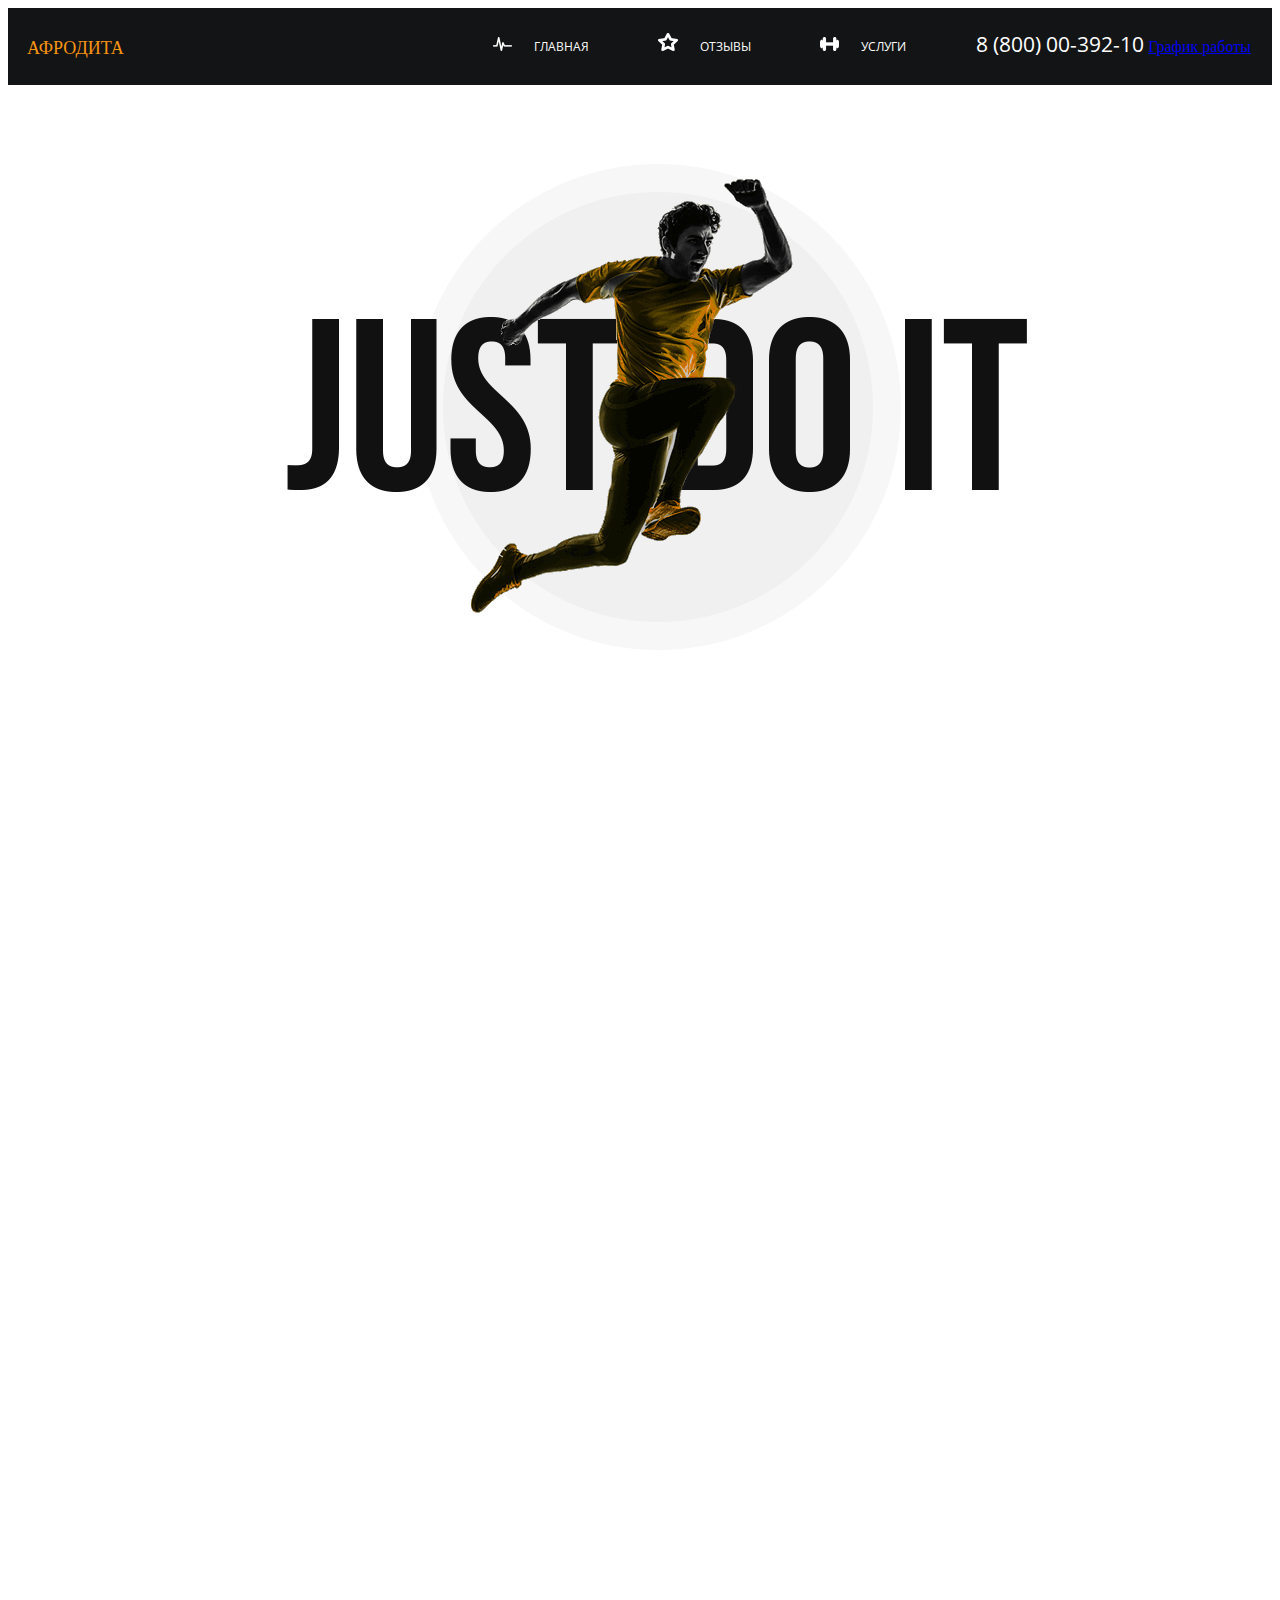
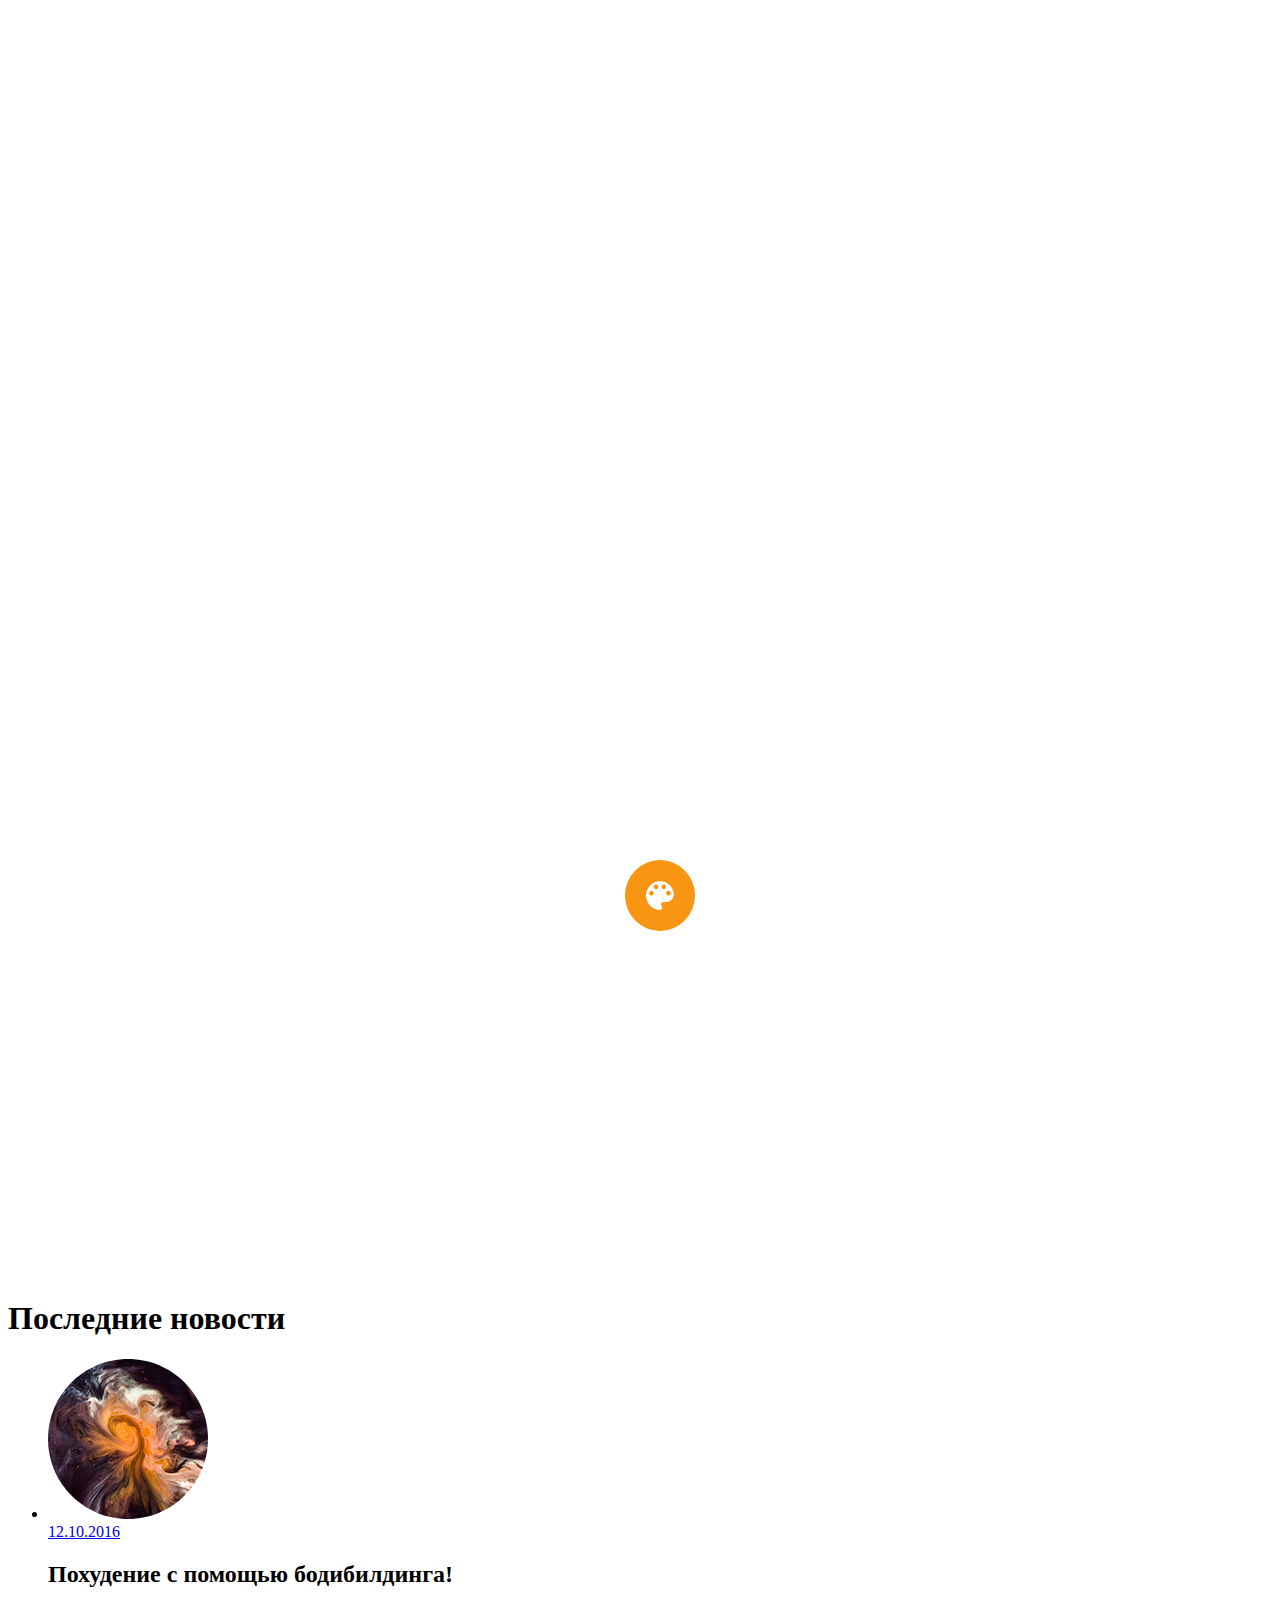
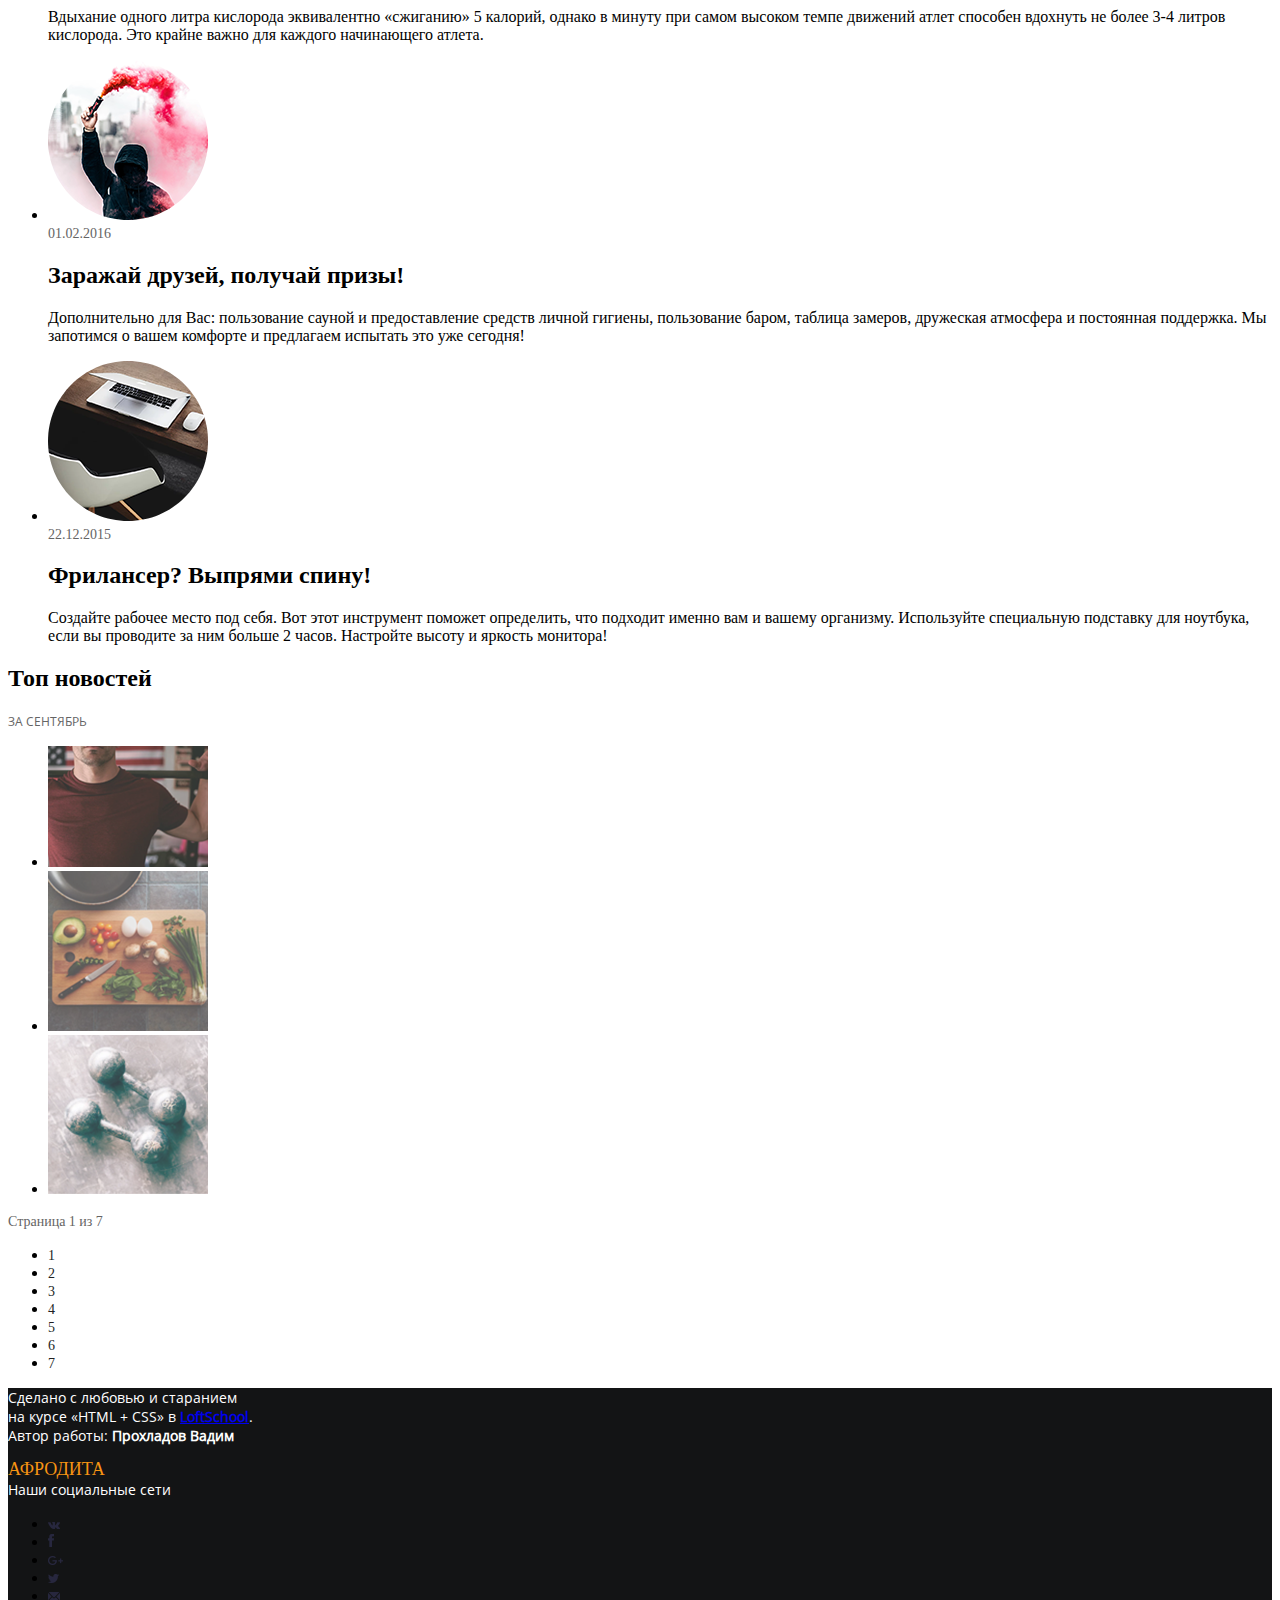
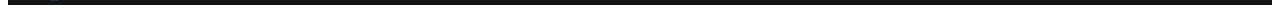
==== main.html @ cf851722 "add changes to index/main.html" ====
<!DOCTYPE html>
<html lang="ru">
<head>
  <meta charset="UTF-8">
  <meta name="viewport" content="width=device-width, initial-scale=1.0">
  <meta http-equiv="X-UA-Compatible" content="ie=edge">
  <title>Главная</title>
  <link rel="stylesheet" href="/css/style.css">
</head>
<body>
  <div class="wrapper">
    <!-- Нужно обернуть img в div? -->
    <header class="header">
      <div class="logo_top">
        <a href="#" class="logo__link">Афродита</a>
      </div>
      <nav class="menu">
        <ul class="menu__list">
          <li class="menu__item">
            <a href="#" class="menu__link">
              <!-- Нужно обернуть img в div? -->
              <img src="/icons/main_icon.png" alt="" class="menu__icon-picture">
              <div class="menu__title">Главная</div>
            </a>
          </li>
          <li class="menu__item">
            <a href="#" class="menu__link">
              <!-- Нужно обернуть img в div? -->
              <img src="/icons/star_icon.png" alt="" class="menu__icon-picture">
              <div class="menu__title">Отзывы</div>
            </a>
          </li>
          <li class="menu__item">
            <a href="#" class="menu__link">
              <!-- Нужно обернуть img в div? -->
              <img src="/icons/service_icon.png" alt="" class="menu__icon-picture">
              <div class="menu__title">Услуги</div>
            </a>
          </li>
        </ul>
      </nav>
      <address class="contacts">
        <a href="tel:+78000039210" class="contacts__phone">8 (800) 00-392-10</a>
        <a href="#" class="contacts__worktime">График работы</a>
      </address>
    </header>
    <div class="page">
      <!-- как назвать картинку и  контейнер соответственно? -->
      <div class="page__logo">
        <img src="/img/Image.png" alt="" class="page__logo-picture">
      </div>
      <div class="features">
          
        <h1 class="features__title">Особенности</h1>
        <div class="features__types">
          <ul class="features__types-list">
            <li class=features__types-list-item">
              <!-- Нужно обернуть img в div? -->
              <img src="/icons/flower_icon.png" alt="" class="features__types-list-icon">
              <!-- Обязательно ли писать все вот эти types-list-text-desc-qualities и т.д.
                   это же какая-то ерунда получается!
                   Как нужно? -->
              <div class="features__types-list-text">
                <h2 class="features__types-list-text-title">Уникальность</h2>
                <div class="features__types-list-text-desc">
                  <p class="features__types-list-text-desc-qualities">Мы делаем все, <br>для вашего комфорта
                    <ul class="features__types-list-text-desc-qualities-list">
                      <li class="features__types-list-text-desc-qualities-list-item">Питание включено</li>
                      <li class="features__types-list-text-desc-qualities-list-item">Багаж (5 кг)</li>
                      <li class="features__types-list-text-desc-qualities-list-item">Душ/баня</li>
                    </ul>
                  </p>
                </div>
              </div>
            </li>
            <li class="features__types-list-item">
              <!-- Нужно обернуть img в div? -->
              <img src="/icons/favorite-star_icon.png" alt="" class="features__types-list-icon">
              <div class="features__types-list-text">
                <h2 class="features__types-list-text-title">Премиум-класс</h2>
                <div class="features__types-list-text-desc">
                  <p class="features__types-list-text-desc-qualities">Наш зал оборудован <br>тренажёрами A-класса
                    <ul class="features__types-list-text-desc-qualities-list">
                      <li class="features__types-list-text-desc-qualities-list-item">Качество</li>
                      <li class="features__types-list-text-desc-qualities-list-item">Продуктивность</li>
                      <li class="features__types-list-text-desc-qualities-list-item">Результат</li>
                    </ul>
                  </p>
                </div>
              </div>
            </li>
            <!-- Этот пункт списка оставила с предыдущими классами тегов (до того, как решила, что БЭМ 
              какой-то не БЭМ у меня, может так лучше? 
            Или как правильно? Я запуталась хД-->
            <li class="features__types-item">
              <img src="/icons/painter-palette_icon.png" alt="" class="features__types-icon">
              <div class="features__types-desc">
                <h2 class="features__types-title">Личный тренер</h2>
                <div class="features__desc">
                  <p class="features__qualities">Тренер сделает всё <br>для вашего результата
                    <ul class="features__qualities-list">
                      <li class="features__qualities-item">Программа</li>
                      <li class="features__qualities-item">Питание</li>
                      <li class="features__qualities-item">План тренеровок</li>
                    </ul>
                  </p>
                </div>
              </div>
            </li>
          </ul>
        </div>
      </div>
      <div class="news">
        <!-- Как сделать этот блок более универсальным по названию? Посмотрела страницу Отзывы, там дизайн отзывов точно такой же -->
        <h1 class="news__title">Последние новости</h1>
        <!-- Вопрос тот же: jбязательно ли писать все вот эти content__articles-list-item-picture-img и т.д. Как нужно? -->
        <div class="news__content">
          <div class="content__articles">
            <ul class="content__articles-list">
              <li class="content__articles-list-item">
                <div class="content__articles-list-item-picture">
                  <img src="/img/univers.png" alt="" class="content__articles-list-item-picture-img">
                </div>
                <div class="content__articles-list-item-desc">
                  <a href="date:2016-10-12" class="content__articles-list-item-desc-date">12.10.2016</a>
                  <h2 class="content__articles-list-item-desc-name">Похудение с помощью бодибилдинга!</h2>
                  <p class="content__articles-list-item-desc-text">Вдыхание одного литра кислорода эквивалентно «сжиганию» 5 калорий, однако в
                    минуту
                    при самом высоком темпе движений атлет способен вдохнуть не более 3-4 литров кислорода. Это крайне
                    важно
                    для каждого начинающего атлета.</p>
                </div>
              </li>
               <!-- Этот пункт списка оставила с предыдущими классами тегов (до того, как решила, что БЭМ 
              какой-то не БЭМ у меня, может так лучше? -->
              <li class="articles__item">
                <div class="article__pict">
                  <img src="/img/man.png" alt="" class="article__pict-avatar">
                </div>
                <div class="article__desc">
                  <a href="date:2016-01-01" class="article__date">01.02.2016</a>
                  <h2 class="article__name">Заражай друзей, получай призы!</h2>
                  <p class="article__text">Дополнительно для Вас: пользование сауной и предоставление средств личной
                    гигиены,
                    пользование баром, таблица замеров, дружеская атмосфера и постоянная поддержка. Мы запотимся о
                    вашем
                    комфорте и предлагаем испытать это уже сегодня!</p>
                </div>
              </li>
              <!-- Этот пункт списка оставила с предыдущими классами тегов (до того, как решила, что БЭМ 
              какой-то не БЭМ у меня, может так лучше? -->
              <li class="articles__item">
                <div class="article__pict">
                  <img src="/img/lap_top.png" alt="" class="article__pict-avatar">
                </div>
                <div class="article__desc">
                  <a href="date:2015-12-22" class="article__date">22.12.2015</a>
                  <h2 class="article__name">Фрилансер? Выпрями спину!</h2>
                  <p class="article__text">Создайте рабочее место под себя. Вот этот инструмент поможет определить, что
                    подходит именно вам и вашему организму. Используйте специальную подставку для ноутбука, если вы
                    проводите
                    за ним больше 2 часов. Настройте высоту и яркость монитора!</p>
                </div>
              </li>
            </ul>
          </div>
          <aside class="top-news">
            <div class="top-news__title">
              <h2 class="top-news__title-name">Топ новостей</h2>
              <a href="date:2015-09" class="top-news__month">За сентябрь</a>
            </div>
            <ul class="top-news__list">
              <li class="top-news__list-item">
                <a href="#" class="top-news__list-item-article-link">
                  <img src="/img/man_news.png" alt="" class="top-news__list-item-article-link-pic">
                </a>
              </li>
              <!-- Этот пункт списка оставила с предыдущими классами тегов (до того, как решила, что БЭМ 
              какой-то не БЭМ у меня, может так лучше? -->
              <li class="top-news__list-item">
                <a href="#" class="top-news__article">
                  <img src="/img/meal.png" alt="" class="top-news__article-pic">
                </a>
              </li>
              <!-- Этот пункт списка оставила с предыдущими классами тегов (до того, как решила, что БЭМ 
              какой-то не БЭМ у меня, может так лучше? -->
              <li class="top-news__item">
                <a href="#" class="top-news__article">
                  <img src="/img/weights.png" alt="" class="top-news__article-pic">
                </a>
              </li>
            </ul>
          </aside>
        </div>
        <div class="paginator">
          <div class="paginator__display">Страница 1 из 7</div>
          <div class="paginator__controlls">
            <a href="#" class="paginatop__prev"></a>
            <ul class="paginator__list">
              <li class="paginator__list-item">
                <a href="" class="paginator__link">1</a>
              </li>
              <li class="paginator__list-item">
                <a href="" class="paginator__link">2</a>
              </li>
              <li class="paginator__list-item">
                <a href="" class="paginator__link">3</a>
              </li>
              <li class="paginator__list-item">
                <a href="" class="paginator__link">4</a>
              </li>
              <li class="paginator__list-item">
                <a href="" class="paginator__link">5</a>
              </li>
              <li class="paginator__list-item">
                <a href="" class="paginator__link">6</a>
              </li>
              <li class="paginator__list-item">
                <a href="" class="paginator__link">7</a>
              </li>
            </ul>
            <a href="" class="paginator__next"></a>
          </div>
        </div>
      </div>
    </div>
    <footer class="footer">
      <div class="authorship">
        <p class="authorship__course">Сделано с любовью и старанием <br>на курсе «HTML + CSS» в <a href="https://loftschool.com/"
            class="school"><strong>LoftSchool</strong></a>.
        <br>Автор работы: <strong>Прохладов Вадим</strong></p>
      </div>
      <div class="logo">
        <a href="#" class="footer__logo__link logo__link ">Афродита</a>
      </div>
      <div class="social-net">
        <div class="social-net__title">Наши социальные сети</div>
        <ul class="social-net__list">
          <li class="social-net__item">
            <a href="" class="social-net__link">
              <img src="/icons/vk.png" alt="" class="social-net__icon">
            </a>
          </li>
          <li class="social-net__item">
            <a href="" class="social-net__link">
              <img src="/icons/fb.png" alt="" class="social-net__icon">
            </a>
          </li>
          <li class="social-net__item">
            <a href="" class="social-net__link">
              <img src="/icons/google.png" alt="" class="social-net__icon">
            </a>
          </li>
          <li class="social-net__item">
            <a href="" class="social-net__link">
              <img src="/icons/twitter.png" alt="" class="social-net__icon">
            </a>
          </li>
          <li class="social-net__item">
            <a href="" class="social-net__link">
              <img src="/icons/mail.png" alt="" class="social-net__icon">
            </a>
          </li>
        </ul>
      </div>
    </footer>
  </div>
</body>
</html>
---- css/style.css ----
@font-face {
  font-family: "Gora-Free";
  src: url('/css/Gora-Free.ttf');
}
@font-face {
  font-family: "Open Sans";
  src: url('/css/OpenSans-Regular.ttf');
}
@font-face {
  font-family: "OpenSans-Bold";
  src: url('/css/OpenSans-Bold.ttf');
}
@font-face {
  font-family: "OpenSans-ExtraBold";
  src: url('/css/OpenSans-ExtraBold.ttf');
}

.header {
  background-color: #131415;
  position: relative;
  height: 77px;
}
.logo_top {
  position: absolute;
  top: 30px;
  left: 19px;
}
.menu {
  position: absolute;
  top: 9px;
  left: 380px;
}
.logo__link {
  color: #f89513;
  font-family: "Gora Free";
  font-size: 18px;
  text-decoration: none;
  text-transform: uppercase;
  display: inline-block;
}
.menu__list {
  list-style-type: none;
}
.menu__title {
  display: inline-block;
  color: #ffffff;
  font-family: "Open Sans";
  font-size: 12px;
  text-transform: uppercase;
}
.menu__item {
  display: inline-block;
  margin-left: 65px;
}
.menu__icon-picture {
  margin-right: 18px;
}
.menu__link {
  text-decoration: none;
}
.contacts {
  position: absolute;
  top: 22px;
  right: 21px;
  font-style: normal;
  text-align: right;
}
.contacts__phone {
  color: #ffffff;
  font-family: "Open Sans";
  font-size: 21px;
  text-decoration: none;
  text-transform: uppercase;
}
.worktime {
  display: block;
  color: rgba(248, 149, 19, .7);
  font-family: "Open Sans";
  font-size: 14px;
}
.page__logo {
  height: 610px;
}
.page__logo-picture{
  position: relative;
  top: 79px;
  left: 279px;
}
.page__features {
  background-color: #131415;
  height: 570px;
  /* position: relative; */
}
.features {
  color: #ffffff;
  font-family: "Open Sans";
  font-size: 49px;
  text-transform: uppercase;
  font-weight: bold;
  text-align: center;
  padding-top: 66px;
  letter-spacing: 1.5px;
  margin-bottom: 83px;
}
.features__types-list {
  list-style-type: none;
  text-align: center;
}
.features__types-item {
  display: inline-block;
  text-align: center;
 }
 .features__types-icon {
  background-color: #f89513;
  padding: 20px;
  border: 1px solid #f89513;
  border-radius: 100%;
  margin-bottom: 43px;
 }
 
.features__types-title {
  color: #ffffff;
  font-family: "OpenSans-ExtraBold";
  font-size: 11px;
  text-transform: uppercase;
}
.features__qualities {
  color: #ffffff;
  font-family: "Open Sans";
  font-size: 18px;
}
.features__qualities-list {
  color: #ffffff;
  font-family: "Open Sans";
  font-size: 18px;
  list-style-type: circle;
}
.title {
  color: #221f1f;
  font-family: "Open Sans";
  font-size: 49px;
  text-transform: uppercase;
}
.article__date {
  color: #656464;
  font-family: "Roboto Light";
  font-size: 14px;
  text-decoration: none;
}
.article__name {
  font-family: "Roboto-Bold";
}
.article__text {
  font-family: "Roboto Light";
}
.top-news__name {
  color: #221f1f;
  font-family: "Open Sans";
  font-size: 12px;
  text-transform: uppercase;
}
.top-news__month {
  color: #221f1f;
  font-family: "Open Sans";
  font-size: 12px;
  text-transform: uppercase;
  color: #656464;
  text-decoration: none;
}
.paginator__display {
  color: #656464;
  font-family: Roboto;
  font-size: 14px;
}
.paginator__link {
  color: #221f1f;
  font-family: Roboto;
  font-size: 14px;
  text-decoration: none;
}
footer {
  background-color: #131415;
}
.authorship__course {
  color: #ffffff;
  font-family: "Open Sans";
  font-size: 14px;
}
.authorship__author {
  color: #ffffff;
  font-family: "Open Sans";
  font-size: 14px;
}
.social-net__title {
  color: #ffffff;
  font-family: "Open Sans";
  font-size: 14px;
}
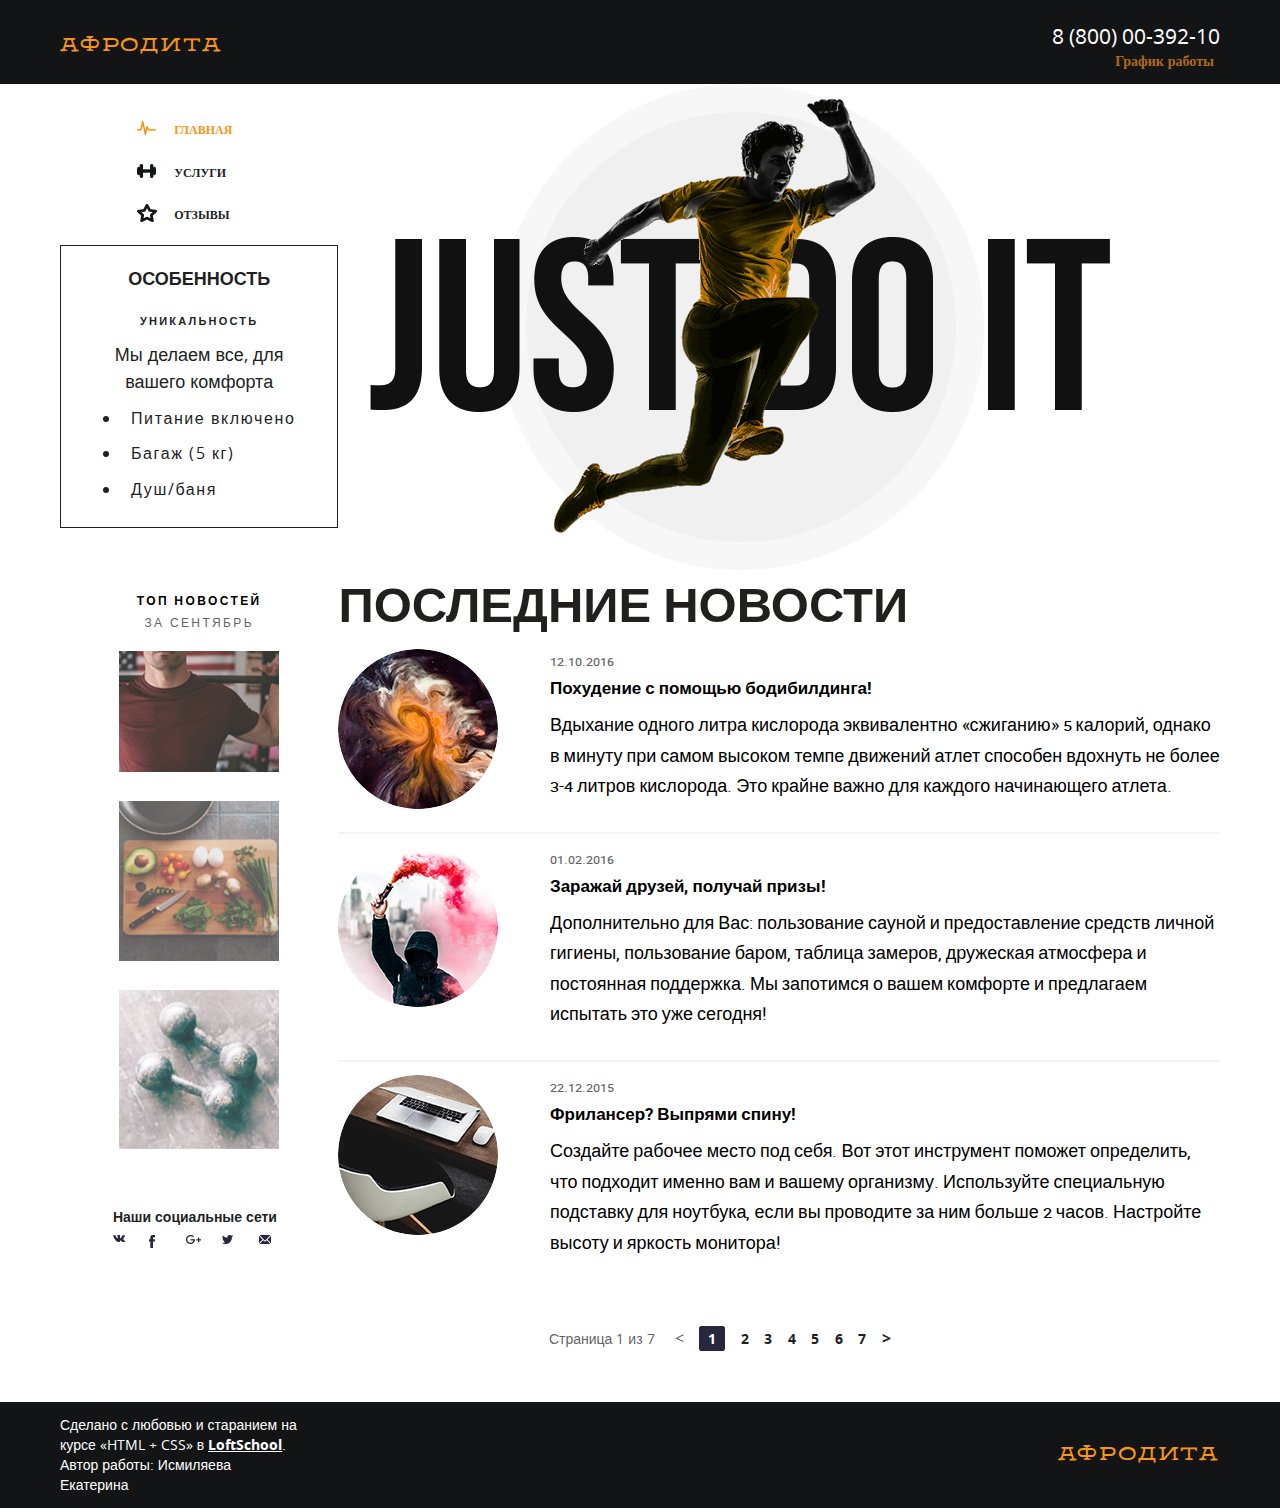
==== commit fcee2e24: "sprite to menu, index, main and services, drop-down menu" ====
--- a/main.html
+++ b/main.html
@@ -1,269 +1,247 @@
 <!DOCTYPE html>
 <html lang="ru">
+
 <head>
   <meta charset="UTF-8">
-  <meta name="viewport" content="width=device-width, initial-scale=1.0">
+  <meta name="viewport" content="1100, initial-scale=1.0">
   <meta http-equiv="X-UA-Compatible" content="ie=edge">
   <title>Главная</title>
-  <link rel="stylesheet" href="/css/style.css">
+  
+  <link rel="stylesheet" href="./css/style.css">
+  <link rel="shortcut icon" href="./favicon.ico" type="image/x-icon">
+  <link rel="icon" href="./favicon.ico" type="image/x-icon">
+  
 </head>
+
 <body>
   <div class="wrapper">
-    <!-- Нужно обернуть img в div? -->
-    <header class="header">
-      <div class="logo_top">
-        <a href="#" class="logo__link">Афродита</a>
-      </div>
-      <nav class="menu">
-        <ul class="menu__list">
-          <li class="menu__item">
-            <a href="#" class="menu__link">
-              <!-- Нужно обернуть img в div? -->
-              <img src="/icons/main_icon.png" alt="" class="menu__icon-picture">
-              <div class="menu__title">Главная</div>
-            </a>
-          </li>
-          <li class="menu__item">
-            <a href="#" class="menu__link">
-              <!-- Нужно обернуть img в div? -->
-              <img src="/icons/star_icon.png" alt="" class="menu__icon-picture">
-              <div class="menu__title">Отзывы</div>
-            </a>
-          </li>
-          <li class="menu__item">
-            <a href="#" class="menu__link">
-              <!-- Нужно обернуть img в div? -->
-              <img src="/icons/service_icon.png" alt="" class="menu__icon-picture">
-              <div class="menu__title">Услуги</div>
-            </a>
-          </li>
-        </ul>
-      </nav>
-      <address class="contacts">
-        <a href="tel:+78000039210" class="contacts__phone">8 (800) 00-392-10</a>
-        <a href="#" class="contacts__worktime">График работы</a>
-      </address>
-    </header>
-    <div class="page">
-      <!-- как назвать картинку и  контейнер соответственно? -->
-      <div class="page__logo">
-        <img src="/img/Image.png" alt="" class="page__logo-picture">
-      </div>
-      <div class="features">
-          
-        <h1 class="features__title">Особенности</h1>
-        <div class="features__types">
-          <ul class="features__types-list">
-            <li class=features__types-list-item">
-              <!-- Нужно обернуть img в div? -->
-              <img src="/icons/flower_icon.png" alt="" class="features__types-list-icon">
-              <!-- Обязательно ли писать все вот эти types-list-text-desc-qualities и т.д.
-                   это же какая-то ерунда получается!
-                   Как нужно? -->
-              <div class="features__types-list-text">
-                <h2 class="features__types-list-text-title">Уникальность</h2>
-                <div class="features__types-list-text-desc">
-                  <p class="features__types-list-text-desc-qualities">Мы делаем все, <br>для вашего комфорта
-                    <ul class="features__types-list-text-desc-qualities-list">
-                      <li class="features__types-list-text-desc-qualities-list-item">Питание включено</li>
-                      <li class="features__types-list-text-desc-qualities-list-item">Багаж (5 кг)</li>
-                      <li class="features__types-list-text-desc-qualities-list-item">Душ/баня</li>
-                    </ul>
-                  </p>
+    <div class="wrapper__content">
+      <header class="header">
+        <div class="container header__container">
+          <div class="header__col">
+            <div class="logo">
+              <a href="./main.html" class="logo__link">Афродита</a>
+            </div>
+          </div>
+          <div class="header__col header__col_align-right">
+            <address class="contacts">
+              <a href="tel:+78000039210" class="contacts__phone">8 (800) 00-392-10</a>
+            </address>
+            <div class="schedule">
+              <button class="schedule__btn">График работы</button>
+              <div class="schedule__wrapper">
+                <div class="schedule__block">
+                  <div class="schedule__block-days">пн-вс: 09:00-20:00</div>
+                  <div class="schedule__block-lanch">обед: 14:00-14:30</div>
                 </div>
               </div>
-            </li>
-            <li class="features__types-list-item">
-              <!-- Нужно обернуть img в div? -->
-              <img src="/icons/favorite-star_icon.png" alt="" class="features__types-list-icon">
-              <div class="features__types-list-text">
-                <h2 class="features__types-list-text-title">Премиум-класс</h2>
-                <div class="features__types-list-text-desc">
-                  <p class="features__types-list-text-desc-qualities">Наш зал оборудован <br>тренажёрами A-класса
-                    <ul class="features__types-list-text-desc-qualities-list">
-                      <li class="features__types-list-text-desc-qualities-list-item">Качество</li>
-                      <li class="features__types-list-text-desc-qualities-list-item">Продуктивность</li>
-                      <li class="features__types-list-text-desc-qualities-list-item">Результат</li>
-                    </ul>
-                  </p>
+            </div>
+          </div>
+        </div>
+      </header>
+      <div class="container page__container">
+        <aside class="sidebar">
+          <nav class="menu">
+            <ul class="menu__list">
+              <li class="menu__item menu__item_active">
+                <div class="menu__icon menu__icon_main"></div>
+                <span class="menu__link">Главная</span>
+              </li>
+              <li class="menu__item">
+                <div class="menu__icon menu__icon_services"></div>
+                <a href="./services.html" class="menu__link">Услуги</a>
+              </li>
+              <li class="menu__item">
+                <div class="menu__icon menu__icon_review"></div>
+                <a href="./reviews.html" class="menu__link">Отзывы</a>
+              </li>
+            </ul>
+          </nav>
+          <section class="features">
+            <h2 class="title features__title">Особенность</h2>
+            <ul class="features__list">
+              <li class="features__item">
+                <div class="features__text">
+                  <h3 class="features__text-title">Уникальность</h3>
+                  <div class="features__text-desc">Мы делаем все, для вашего комфорта</div>
+                  <ul class="features__text-list">
+                    <li class="features__text-item">Питание включено</li>
+                    <li class="features__text-item">Багаж (5 кг)</li>
+                    <li class="features__text-item">Душ/баня</li>
+                  </ul>
+                </div>
+              </li>
+            </ul>
+          </section>
+          <section class="top-news">
+            <h4 class="top-news__title">Топ новостей</h4>
+            <time datetime="2015-09" class="top-news__month">За сентябрь</time>
+            <ul class="top-news__list">
+              <li class="top-news__item">
+                <a href="#" class="top-news__link">
+                  <img src="./img/man_news.png" alt="Изображение для статьи" class="top-news__link-picture">
+                </a>
+              </li>
+              <li class="top-news__item">
+                <a href="#" class="top-news__link">
+                  <img src="./img/meal.png" alt="Изображение для статьи" class="top-news__link-picture">
+                </a>
+              </li>
+              <li class="top-news__item">
+                <a href="#" class="top-news__link">
+                  <img src="./img/weights.png" alt="Изображение для статьи" class="top-news__link-picture">
+                </a>
+              </li>
+            </ul>
+          </section>
+          <div class="social-net">
+            <div class="social-net__title">Наши социальные сети</div>
+            <ul class="social-net__list">
+              <li class="social-net__item">
+                <a href="#" class="social-net__link social-net__link_vk"></a>
+              </li>
+              <li class="social-net__item">
+                <a href="#" class="social-net__link"></a>
+              </li>
+              <li class="social-net__item">
+                <a href="#" class="social-net__link"></a>
+              </li>
+              <li class="social-net__item">
+                <a href="#" class="social-net__link"></a>
+              </li>
+              <li class="social-net__item">
+                <a href="#" class="social-net__link"></a>
+              </li>
+            </ul>
+          </div>
+        </aside>
+
+        <main class="page">
+          <div class="banner">
+            <img src="./img/Image.png" alt="Слоган: Just do it" class="banner__picture">
+          </div>
+
+          <div class="last-news__content">
+
+            <section class="news">
+              <h2 class="title news__title">Последние новости</h2>
+              <ul class="news__list">
+                <li class="news__item">
+                  <div class="news__appearance">
+                    <div class="news__avatar">
+                      <img src="./img/univers.png" alt="Изображение для статьи: Похудение с помощью бодибилдинга" class="news__avatar-picture">
+                    </div>
+                  </div>
+                  <div class="news__desc">
+                    <time datetime="2016-10-12" class="news__desc-data">12.10.2016</time>
+                    <h3 class="news__desc-title">Похудение с помощью бодибилдинга!</h3>
+                    <p class="news__desc-text">Вдыхание одного литра кислорода эквивалентно «сжиганию» 5 калорий,
+                      однако
+                      в
+                      минуту
+                      при самом высоком темпе движений атлет способен вдохнуть не более 3-4 литров кислорода. Это
+                      крайне
+                      важно
+                      для каждого начинающего атлета.</p>
+                  </div>
+                </li>
+
+                <li class="news__item">
+                  <div class="news__appearance">
+                    <div class="news__avatar">
+                      <img src="./img/man.png" alt="Изображение для статьи: Заражай друзей, получай призы" class="news__avatar-picture">
+                    </div>
+                  </div>
+                  <div class="news__desc">
+                    <time datetime="2016-02-01" class="news__desc-data">01.02.2016</time>
+                    <h3 class="news__desc-title">Заражай друзей, получай призы!</h3>
+                    <p class="news__desc-text">Дополнительно для Вас: пользование сауной и предоставление средств
+                      личной
+                      гигиены,
+                      пользование баром, таблица замеров, дружеская атмосфера и постоянная поддержка. Мы запотимся
+                      о
+                      вашем
+                      комфорте и предлагаем испытать это уже сегодня!</p>
+                  </div>
+                </li>
+
+                <li class="news__item news__item_no-border">
+                  <div class="news__appearance">
+                    <div class="news__avatar">
+                      <img src="./img/lap_top.png" alt="Изображение для статьи: Фрилансер? Выпрями спину!" class="news__avatar-picture">
+                    </div>
+                  </div>
+                  <div class="news__desc">
+                    <time datetime="2015-12-22" class="news__desc-data">22.12.2015</time>
+                    <h3 class="news__desc-title">Фрилансер? Выпрями спину!</h3>
+                    <p class="news__desc-text">Создайте рабочее место под себя. Вот этот инструмент поможет
+                      определить,
+                      что
+                      подходит именно вам и вашему организму. Используйте специальную подставку для ноутбука, если
+                      вы
+                      проводите
+                      за ним больше 2 часов. Настройте высоту и яркость монитора!</p>
+                  </div>
+                </li>
+              </ul>
+              <!-- </div> -->
+            </section>
+
+            <div class="paginator">
+              <div class="paginator__content">
+                <div class="paginator__display">Страница 1 из 7</div>
+                <div class="paginator__controlls">
+                  <a href="#" class="paginatop__prev">&lt;</a>
+                  <ul class="paginator__list">
+                    <li class="paginator__item">
+                      <a href="#" class="paginator__link paginator__link_active">1</a>
+                    </li>
+                    <li class="paginator__item">
+                      <a href="#" class="paginator__link">2</a>
+                    </li>
+                    <li class="paginator__item">
+                      <a href="#" class="paginator__link">3</a>
+                    </li>
+                    <li class="paginator__item">
+                      <a href="#" class="paginator__link">4</a>
+                    </li>
+                    <li class="paginator__item">
+                      <a href="#" class="paginator__link">5</a>
+                    </li>
+                    <li class="paginator__item">
+                      <a href="#" class="paginator__link">6</a>
+                    </li>
+                    <li class="paginator__item">
+                      <a href="#" class="paginator__link">7</a>
+                    </li>
+                  </ul>
+                  <a href="#" class="paginator__next">&gt;</a>
                 </div>
               </div>
-            </li>
-            <!-- Этот пункт списка оставила с предыдущими классами тегов (до того, как решила, что БЭМ 
-              какой-то не БЭМ у меня, может так лучше? 
-            Или как правильно? Я запуталась хД-->
-            <li class="features__types-item">
-              <img src="/icons/painter-palette_icon.png" alt="" class="features__types-icon">
-              <div class="features__types-desc">
-                <h2 class="features__types-title">Личный тренер</h2>
-                <div class="features__desc">
-                  <p class="features__qualities">Тренер сделает всё <br>для вашего результата
-                    <ul class="features__qualities-list">
-                      <li class="features__qualities-item">Программа</li>
-                      <li class="features__qualities-item">Питание</li>
-                      <li class="features__qualities-item">План тренеровок</li>
-                    </ul>
-                  </p>
-                </div>
-              </div>
-            </li>
-          </ul>
-        </div>
-      </div>
-      <div class="news">
-        <!-- Как сделать этот блок более универсальным по названию? Посмотрела страницу Отзывы, там дизайн отзывов точно такой же -->
-        <h1 class="news__title">Последние новости</h1>
-        <!-- Вопрос тот же: jбязательно ли писать все вот эти content__articles-list-item-picture-img и т.д. Как нужно? -->
-        <div class="news__content">
-          <div class="content__articles">
-            <ul class="content__articles-list">
-              <li class="content__articles-list-item">
-                <div class="content__articles-list-item-picture">
-                  <img src="/img/univers.png" alt="" class="content__articles-list-item-picture-img">
-                </div>
-                <div class="content__articles-list-item-desc">
-                  <a href="date:2016-10-12" class="content__articles-list-item-desc-date">12.10.2016</a>
-                  <h2 class="content__articles-list-item-desc-name">Похудение с помощью бодибилдинга!</h2>
-                  <p class="content__articles-list-item-desc-text">Вдыхание одного литра кислорода эквивалентно «сжиганию» 5 калорий, однако в
-                    минуту
-                    при самом высоком темпе движений атлет способен вдохнуть не более 3-4 литров кислорода. Это крайне
-                    важно
-                    для каждого начинающего атлета.</p>
-                </div>
-              </li>
-               <!-- Этот пункт списка оставила с предыдущими классами тегов (до того, как решила, что БЭМ 
-              какой-то не БЭМ у меня, может так лучше? -->
-              <li class="articles__item">
-                <div class="article__pict">
-                  <img src="/img/man.png" alt="" class="article__pict-avatar">
-                </div>
-                <div class="article__desc">
-                  <a href="date:2016-01-01" class="article__date">01.02.2016</a>
-                  <h2 class="article__name">Заражай друзей, получай призы!</h2>
-                  <p class="article__text">Дополнительно для Вас: пользование сауной и предоставление средств личной
-                    гигиены,
-                    пользование баром, таблица замеров, дружеская атмосфера и постоянная поддержка. Мы запотимся о
-                    вашем
-                    комфорте и предлагаем испытать это уже сегодня!</p>
-                </div>
-              </li>
-              <!-- Этот пункт списка оставила с предыдущими классами тегов (до того, как решила, что БЭМ 
-              какой-то не БЭМ у меня, может так лучше? -->
-              <li class="articles__item">
-                <div class="article__pict">
-                  <img src="/img/lap_top.png" alt="" class="article__pict-avatar">
-                </div>
-                <div class="article__desc">
-                  <a href="date:2015-12-22" class="article__date">22.12.2015</a>
-                  <h2 class="article__name">Фрилансер? Выпрями спину!</h2>
-                  <p class="article__text">Создайте рабочее место под себя. Вот этот инструмент поможет определить, что
-                    подходит именно вам и вашему организму. Используйте специальную подставку для ноутбука, если вы
-                    проводите
-                    за ним больше 2 часов. Настройте высоту и яркость монитора!</p>
-                </div>
-              </li>
-            </ul>
-          </div>
-          <aside class="top-news">
-            <div class="top-news__title">
-              <h2 class="top-news__title-name">Топ новостей</h2>
-              <a href="date:2015-09" class="top-news__month">За сентябрь</a>
-            </div>
-            <ul class="top-news__list">
-              <li class="top-news__list-item">
-                <a href="#" class="top-news__list-item-article-link">
-                  <img src="/img/man_news.png" alt="" class="top-news__list-item-article-link-pic">
-                </a>
-              </li>
-              <!-- Этот пункт списка оставила с предыдущими классами тегов (до того, как решила, что БЭМ 
-              какой-то не БЭМ у меня, может так лучше? -->
-              <li class="top-news__list-item">
-                <a href="#" class="top-news__article">
-                  <img src="/img/meal.png" alt="" class="top-news__article-pic">
-                </a>
-              </li>
-              <!-- Этот пункт списка оставила с предыдущими классами тегов (до того, как решила, что БЭМ 
-              какой-то не БЭМ у меня, может так лучше? -->
-              <li class="top-news__item">
-                <a href="#" class="top-news__article">
-                  <img src="/img/weights.png" alt="" class="top-news__article-pic">
-                </a>
-              </li>
-            </ul>
-          </aside>
-        </div>
-        <div class="paginator">
-          <div class="paginator__display">Страница 1 из 7</div>
-          <div class="paginator__controlls">
-            <a href="#" class="paginatop__prev"></a>
-            <ul class="paginator__list">
-              <li class="paginator__list-item">
-                <a href="" class="paginator__link">1</a>
-              </li>
-              <li class="paginator__list-item">
-                <a href="" class="paginator__link">2</a>
-              </li>
-              <li class="paginator__list-item">
-                <a href="" class="paginator__link">3</a>
-              </li>
-              <li class="paginator__list-item">
-                <a href="" class="paginator__link">4</a>
-              </li>
-              <li class="paginator__list-item">
-                <a href="" class="paginator__link">5</a>
-              </li>
-              <li class="paginator__list-item">
-                <a href="" class="paginator__link">6</a>
-              </li>
-              <li class="paginator__list-item">
-                <a href="" class="paginator__link">7</a>
-              </li>
-            </ul>
-            <a href="" class="paginator__next"></a>
-          </div>
-        </div>
+            </div>
+          </div>
+        </main>
       </div>
     </div>
+
     <footer class="footer">
-      <div class="authorship">
-        <p class="authorship__course">Сделано с любовью и старанием <br>на курсе «HTML + CSS» в <a href="https://loftschool.com/"
-            class="school"><strong>LoftSchool</strong></a>.
-        <br>Автор работы: <strong>Прохладов Вадим</strong></p>
-      </div>
-      <div class="logo">
-        <a href="#" class="footer__logo__link logo__link ">Афродита</a>
-      </div>
-      <div class="social-net">
-        <div class="social-net__title">Наши социальные сети</div>
-        <ul class="social-net__list">
-          <li class="social-net__item">
-            <a href="" class="social-net__link">
-              <img src="/icons/vk.png" alt="" class="social-net__icon">
-            </a>
-          </li>
-          <li class="social-net__item">
-            <a href="" class="social-net__link">
-              <img src="/icons/fb.png" alt="" class="social-net__icon">
-            </a>
-          </li>
-          <li class="social-net__item">
-            <a href="" class="social-net__link">
-              <img src="/icons/google.png" alt="" class="social-net__icon">
-            </a>
-          </li>
-          <li class="social-net__item">
-            <a href="" class="social-net__link">
-              <img src="/icons/twitter.png" alt="" class="social-net__icon">
-            </a>
-          </li>
-          <li class="social-net__item">
-            <a href="" class="social-net__link">
-              <img src="/icons/mail.png" alt="" class="social-net__icon">
-            </a>
-          </li>
-        </ul>
-      </div>
+      <div class="container footer__container">
+        <div class="footer__col">
+          <div class="authorship">
+            <div class="authorship__course">Сделано с любовью и старанием на курсе «HTML + CSS» в <a href="https://loftschool.com/"
+                class="authorship__course-school">LoftSchool</a>.
+            </div>
+            <div class="authorship__author">Автор работы: Исмиляева Екатерина</div>
+          </div>
+        </div>
+
+        <div class="footer__col footer__col_align-right">
+          <div class="logo logo__footer">
+            <a href="./main.html" class="logo__link">Афродита</a>
+          </div>
+        </div>
     </footer>
   </div>
 </body>
+
 </html>--- a/css/style.css
+++ b/css/style.css
@@ -1,198 +1,27 @@
-@font-face {
-  font-family: "Gora-Free";
-  src: url('/css/Gora-Free.ttf');
-}
-@font-face {
-  font-family: "Open Sans";
-  src: url('/css/OpenSans-Regular.ttf');
-}
-@font-face {
-  font-family: "OpenSans-Bold";
-  src: url('/css/OpenSans-Bold.ttf');
-}
-@font-face {
-  font-family: "OpenSans-ExtraBold";
-  src: url('/css/OpenSans-ExtraBold.ttf');
-}
+@import url('./layout.css/fonts.css');
+@import url('./layout.css/normalize.css');
+@import url('./layout.css/base.css');
+@import url('./blocks.css/intro.css');
+@import url('./blocks.css/header.css');
+@import url('./blocks.css/logo.css');
+@import url('./blocks.css/menu.css');
+@import url('./blocks.css/contacts.css');
+@import url('./blocks.css/schedule.css');
+@import url('./blocks.css/sidebar.css');
+@import url('./blocks.css/page.css');
+@import url('./blocks.css/banner.css');
+@import url('./blocks.css/features.css');
+@import url('./blocks.css/last-news.css');
+@import url('./blocks.css/news.css');
+@import url('./blocks.css/top-news.css');
+@import url('./blocks.css/breadcrumbs.css');
+@import url('./blocks.css/reviews.css');
+@import url('./blocks.css/paginator.css');
+@import url('./blocks.css/waiting.css');
+@import url('./blocks.css/review-form.css');
+@import url('./blocks.css/services.css');
+@import url('./blocks.css/partners.css');
+@import url('./blocks.css/footer.css');
+@import url('./blocks.css/authorship.css');
+@import url('./blocks.css/social-net.css');
 
-.header {
-  background-color: #131415;
-  position: relative;
-  height: 77px;
-}
-.logo_top {
-  position: absolute;
-  top: 30px;
-  left: 19px;
-}
-.menu {
-  position: absolute;
-  top: 9px;
-  left: 380px;
-}
-.logo__link {
-  color: #f89513;
-  font-family: "Gora Free";
-  font-size: 18px;
-  text-decoration: none;
-  text-transform: uppercase;
-  display: inline-block;
-}
-.menu__list {
-  list-style-type: none;
-}
-.menu__title {
-  display: inline-block;
-  color: #ffffff;
-  font-family: "Open Sans";
-  font-size: 12px;
-  text-transform: uppercase;
-}
-.menu__item {
-  display: inline-block;
-  margin-left: 65px;
-}
-.menu__icon-picture {
-  margin-right: 18px;
-}
-.menu__link {
-  text-decoration: none;
-}
-.contacts {
-  position: absolute;
-  top: 22px;
-  right: 21px;
-  font-style: normal;
-  text-align: right;
-}
-.contacts__phone {
-  color: #ffffff;
-  font-family: "Open Sans";
-  font-size: 21px;
-  text-decoration: none;
-  text-transform: uppercase;
-}
-.worktime {
-  display: block;
-  color: rgba(248, 149, 19, .7);
-  font-family: "Open Sans";
-  font-size: 14px;
-}
-.page__logo {
-  height: 610px;
-}
-.page__logo-picture{
-  position: relative;
-  top: 79px;
-  left: 279px;
-}
-.page__features {
-  background-color: #131415;
-  height: 570px;
-  /* position: relative; */
-}
-.features {
-  color: #ffffff;
-  font-family: "Open Sans";
-  font-size: 49px;
-  text-transform: uppercase;
-  font-weight: bold;
-  text-align: center;
-  padding-top: 66px;
-  letter-spacing: 1.5px;
-  margin-bottom: 83px;
-}
-.features__types-list {
-  list-style-type: none;
-  text-align: center;
-}
-.features__types-item {
-  display: inline-block;
-  text-align: center;
- }
- .features__types-icon {
-  background-color: #f89513;
-  padding: 20px;
-  border: 1px solid #f89513;
-  border-radius: 100%;
-  margin-bottom: 43px;
- }
- 
-.features__types-title {
-  color: #ffffff;
-  font-family: "OpenSans-ExtraBold";
-  font-size: 11px;
-  text-transform: uppercase;
-}
-.features__qualities {
-  color: #ffffff;
-  font-family: "Open Sans";
-  font-size: 18px;
-}
-.features__qualities-list {
-  color: #ffffff;
-  font-family: "Open Sans";
-  font-size: 18px;
-  list-style-type: circle;
-}
-.title {
-  color: #221f1f;
-  font-family: "Open Sans";
-  font-size: 49px;
-  text-transform: uppercase;
-}
-.article__date {
-  color: #656464;
-  font-family: "Roboto Light";
-  font-size: 14px;
-  text-decoration: none;
-}
-.article__name {
-  font-family: "Roboto-Bold";
-}
-.article__text {
-  font-family: "Roboto Light";
-}
-.top-news__name {
-  color: #221f1f;
-  font-family: "Open Sans";
-  font-size: 12px;
-  text-transform: uppercase;
-}
-.top-news__month {
-  color: #221f1f;
-  font-family: "Open Sans";
-  font-size: 12px;
-  text-transform: uppercase;
-  color: #656464;
-  text-decoration: none;
-}
-.paginator__display {
-  color: #656464;
-  font-family: Roboto;
-  font-size: 14px;
-}
-.paginator__link {
-  color: #221f1f;
-  font-family: Roboto;
-  font-size: 14px;
-  text-decoration: none;
-}
-footer {
-  background-color: #131415;
-}
-.authorship__course {
-  color: #ffffff;
-  font-family: "Open Sans";
-  font-size: 14px;
-}
-.authorship__author {
-  color: #ffffff;
-  font-family: "Open Sans";
-  font-size: 14px;
-}
-.social-net__title {
-  color: #ffffff;
-  font-family: "Open Sans";
-  font-size: 14px;
-}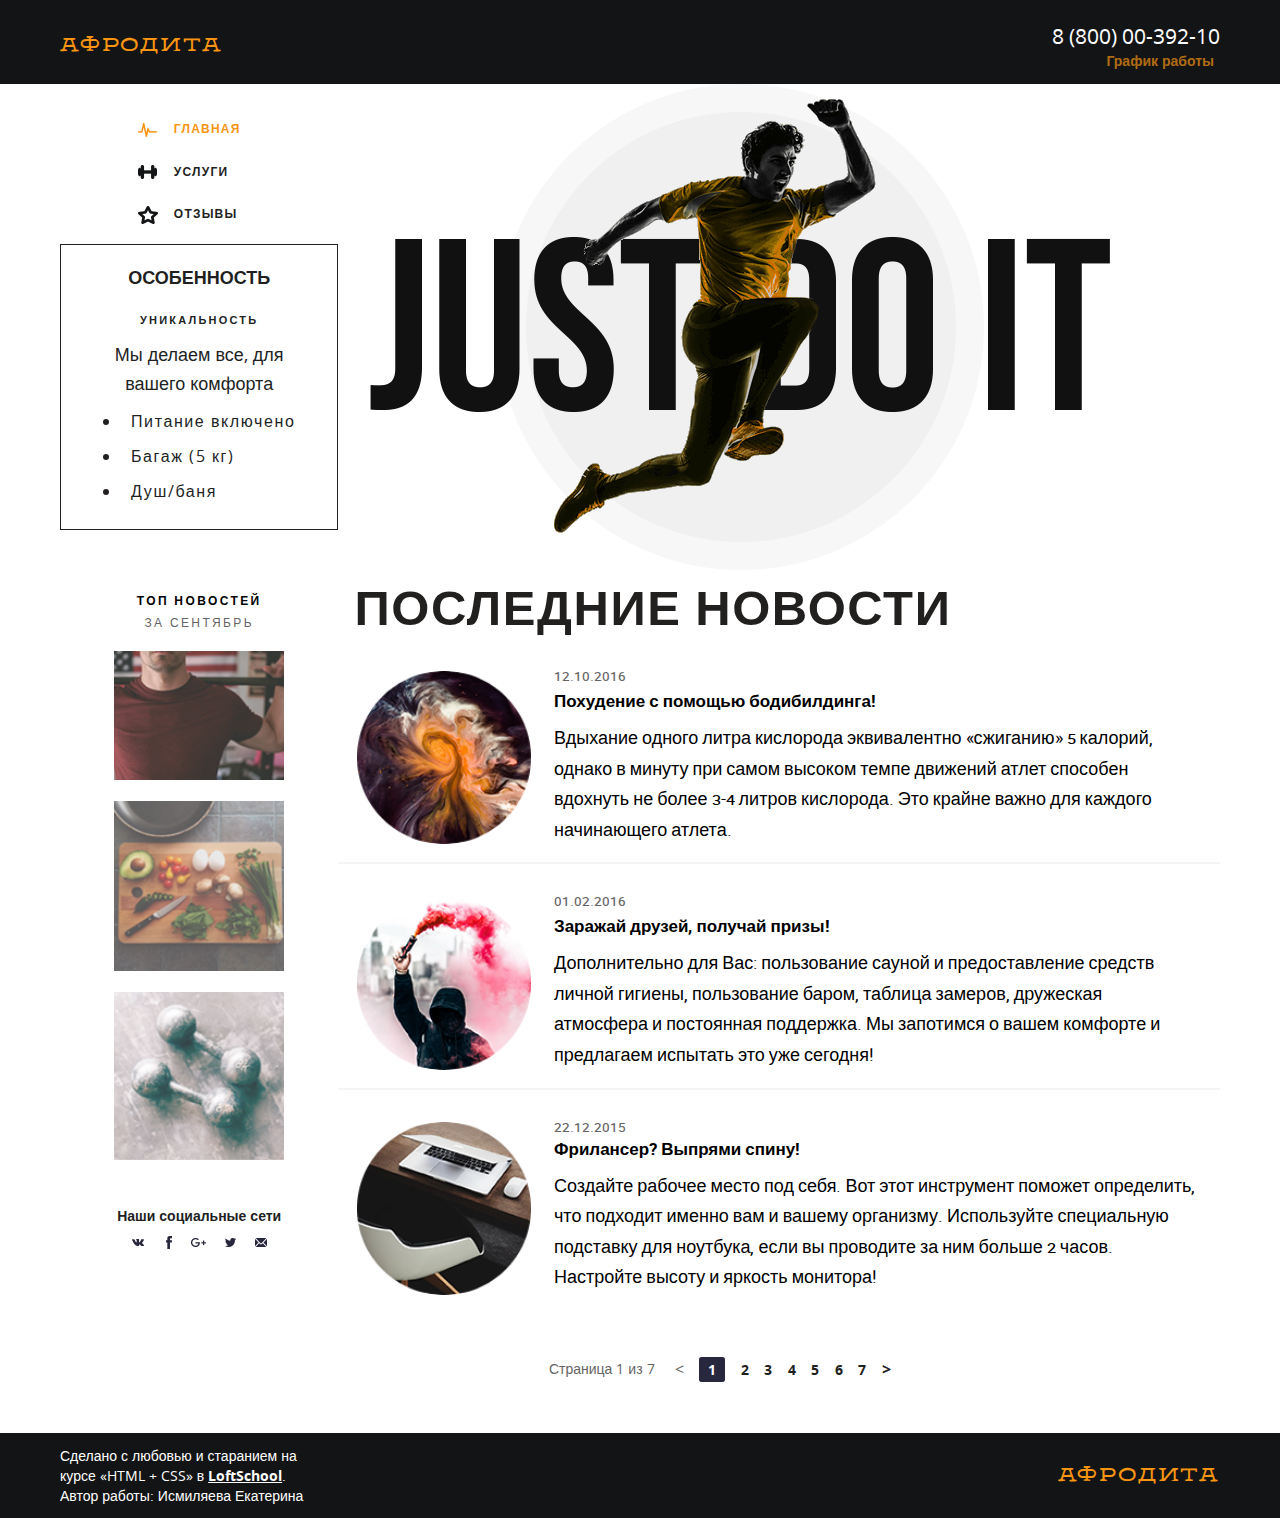
==== commit c08db44a: "PP without services" ====
--- a/main.html
+++ b/main.html
@@ -41,17 +41,17 @@
       </header>
       <div class="container page__container">
         <aside class="sidebar">
-          <nav class="menu">
-            <ul class="menu__list">
-              <li class="menu__item menu__item_active">
+          <nav class="menu main__menu">
+            <ul class="menu__list main__menu-list">
+              <li class="menu__item menu__item_active main__menu-item">
                 <div class="menu__icon menu__icon_main"></div>
                 <span class="menu__link">Главная</span>
               </li>
-              <li class="menu__item">
+              <li class="menu__item main__menu-item">
                 <div class="menu__icon menu__icon_services"></div>
                 <a href="./services.html" class="menu__link">Услуги</a>
               </li>
-              <li class="menu__item">
+              <li class="menu__item main__menu-item">
                 <div class="menu__icon menu__icon_review"></div>
                 <a href="./reviews.html" class="menu__link">Отзывы</a>
               </li>
@@ -120,11 +120,10 @@
           <div class="banner">
             <img src="./img/Image.png" alt="Слоган: Just do it" class="banner__picture">
           </div>
-
-          <div class="last-news__content">
-
-            <section class="news">
-              <h2 class="title news__title">Последние новости</h2>
+        
+          <section class="news">
+            <h2 class="title news__title">Последние новости</h2>
+            <div class="news__content">
               <ul class="news__list">
                 <li class="news__item">
                   <div class="news__appearance">
@@ -145,7 +144,7 @@
                       для каждого начинающего атлета.</p>
                   </div>
                 </li>
-
+          
                 <li class="news__item">
                   <div class="news__appearance">
                     <div class="news__avatar">
@@ -164,7 +163,7 @@
                       комфорте и предлагаем испытать это уже сегодня!</p>
                   </div>
                 </li>
-
+          
                 <li class="news__item news__item_no-border">
                   <div class="news__appearance">
                     <div class="news__avatar">
@@ -173,7 +172,7 @@
                   </div>
                   <div class="news__desc">
                     <time datetime="2015-12-22" class="news__desc-data">22.12.2015</time>
-                    <h3 class="news__desc-title">Фрилансер? Выпрями спину!</h3>
+                    <h3 class="news__desc-title news__desc-title_margin-s">Фрилансер? Выпрями спину!</h3>
                     <p class="news__desc-text">Создайте рабочее место под себя. Вот этот инструмент поможет
                       определить,
                       что
@@ -184,42 +183,42 @@
                   </div>
                 </li>
               </ul>
-              <!-- </div> -->
-            </section>
-
-            <div class="paginator">
-              <div class="paginator__content">
-                <div class="paginator__display">Страница 1 из 7</div>
-                <div class="paginator__controlls">
-                  <a href="#" class="paginatop__prev">&lt;</a>
-                  <ul class="paginator__list">
-                    <li class="paginator__item">
-                      <a href="#" class="paginator__link paginator__link_active">1</a>
-                    </li>
-                    <li class="paginator__item">
-                      <a href="#" class="paginator__link">2</a>
-                    </li>
-                    <li class="paginator__item">
-                      <a href="#" class="paginator__link">3</a>
-                    </li>
-                    <li class="paginator__item">
-                      <a href="#" class="paginator__link">4</a>
-                    </li>
-                    <li class="paginator__item">
-                      <a href="#" class="paginator__link">5</a>
-                    </li>
-                    <li class="paginator__item">
-                      <a href="#" class="paginator__link">6</a>
-                    </li>
-                    <li class="paginator__item">
-                      <a href="#" class="paginator__link">7</a>
-                    </li>
-                  </ul>
-                  <a href="#" class="paginator__next">&gt;</a>
-                </div>
+            </div>
+          </section>
+        
+          <div class="paginator">
+            <div class="paginator__content">
+              <div class="paginator__display">Страница 1 из 7</div>
+              <div class="paginator__controlls">
+                <a href="#" class="paginatop__prev">&lt;</a>
+                <ul class="paginator__list">
+                  <li class="paginator__item">
+                    <a href="#" class="paginator__link paginator__link_active">1</a>
+                  </li>
+                  <li class="paginator__item">
+                    <a href="#" class="paginator__link">2</a>
+                  </li>
+                  <li class="paginator__item">
+                    <a href="#" class="paginator__link">3</a>
+                  </li>
+                  <li class="paginator__item">
+                    <a href="#" class="paginator__link">4</a>
+                  </li>
+                  <li class="paginator__item">
+                    <a href="#" class="paginator__link">5</a>
+                  </li>
+                  <li class="paginator__item">
+                    <a href="#" class="paginator__link">6</a>
+                  </li>
+                  <li class="paginator__item">
+                    <a href="#" class="paginator__link">7</a>
+                  </li>
+                </ul>
+                <a href="#" class="paginator__next">&gt;</a>
               </div>
             </div>
           </div>
+        
         </main>
       </div>
     </div>
--- a/css/style.css
+++ b/css/style.css
@@ -11,14 +11,13 @@
 @import url('./blocks.css/page.css');
 @import url('./blocks.css/banner.css');
 @import url('./blocks.css/features.css');
-@import url('./blocks.css/last-news.css');
 @import url('./blocks.css/news.css');
 @import url('./blocks.css/top-news.css');
 @import url('./blocks.css/breadcrumbs.css');
 @import url('./blocks.css/reviews.css');
 @import url('./blocks.css/paginator.css');
 @import url('./blocks.css/waiting.css');
-@import url('./blocks.css/review-form.css');
+@import url('./blocks.css/form.css');
 @import url('./blocks.css/services.css');
 @import url('./blocks.css/partners.css');
 @import url('./blocks.css/footer.css');
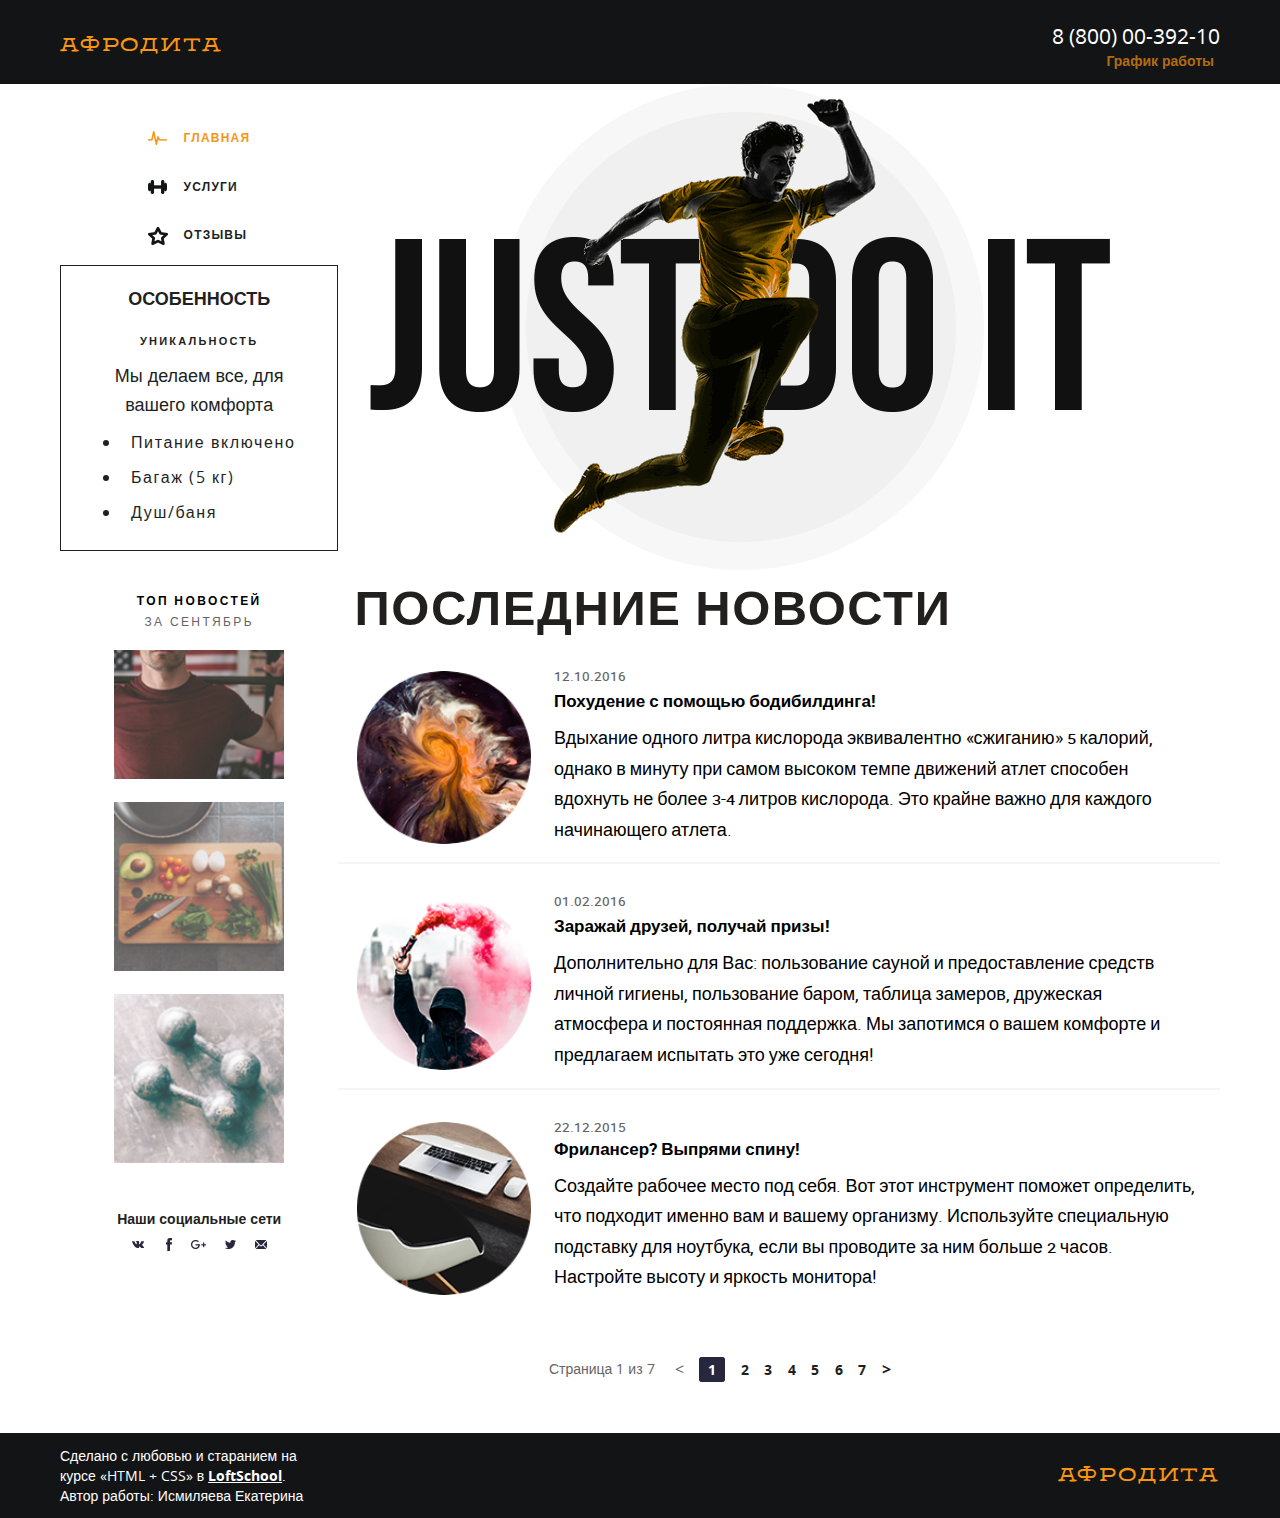
==== commit 8e243379: "last changes" ====
--- a/main.html
+++ b/main.html
@@ -6,11 +6,11 @@
   <meta name="viewport" content="1100, initial-scale=1.0">
   <meta http-equiv="X-UA-Compatible" content="ie=edge">
   <title>Главная</title>
-  
+
   <link rel="stylesheet" href="./css/style.css">
   <link rel="shortcut icon" href="./favicon.ico" type="image/x-icon">
   <link rel="icon" href="./favicon.ico" type="image/x-icon">
-  
+
 </head>
 
 <body>
@@ -41,17 +41,17 @@
       </header>
       <div class="container page__container">
         <aside class="sidebar">
-          <nav class="menu main__menu">
-            <ul class="menu__list main__menu-list">
-              <li class="menu__item menu__item_active main__menu-item">
+          <nav class="menu">
+            <ul class="menu__list">
+              <li class="menu__item menu__item_active ">
                 <div class="menu__icon menu__icon_main"></div>
                 <span class="menu__link">Главная</span>
               </li>
-              <li class="menu__item main__menu-item">
+              <li class="menu__item">
                 <div class="menu__icon menu__icon_services"></div>
                 <a href="./services.html" class="menu__link">Услуги</a>
               </li>
-              <li class="menu__item main__menu-item">
+              <li class="menu__item">
                 <div class="menu__icon menu__icon_review"></div>
                 <a href="./reviews.html" class="menu__link">Отзывы</a>
               </li>
@@ -94,7 +94,7 @@
               </li>
             </ul>
           </section>
-          <div class="social-net">
+          <div class="social-net social-net_main-p">
             <div class="social-net__title">Наши социальные сети</div>
             <ul class="social-net__list">
               <li class="social-net__item">
@@ -120,7 +120,7 @@
           <div class="banner">
             <img src="./img/Image.png" alt="Слоган: Just do it" class="banner__picture">
           </div>
-        
+
           <section class="news">
             <h2 class="title news__title">Последние новости</h2>
             <div class="news__content">
@@ -144,7 +144,7 @@
                       для каждого начинающего атлета.</p>
                   </div>
                 </li>
-          
+
                 <li class="news__item">
                   <div class="news__appearance">
                     <div class="news__avatar">
@@ -163,7 +163,7 @@
                       комфорте и предлагаем испытать это уже сегодня!</p>
                   </div>
                 </li>
-          
+
                 <li class="news__item news__item_no-border">
                   <div class="news__appearance">
                     <div class="news__avatar">
@@ -185,7 +185,7 @@
               </ul>
             </div>
           </section>
-        
+
           <div class="paginator">
             <div class="paginator__content">
               <div class="paginator__display">Страница 1 из 7</div>
@@ -218,7 +218,7 @@
               </div>
             </div>
           </div>
-        
+
         </main>
       </div>
     </div>
